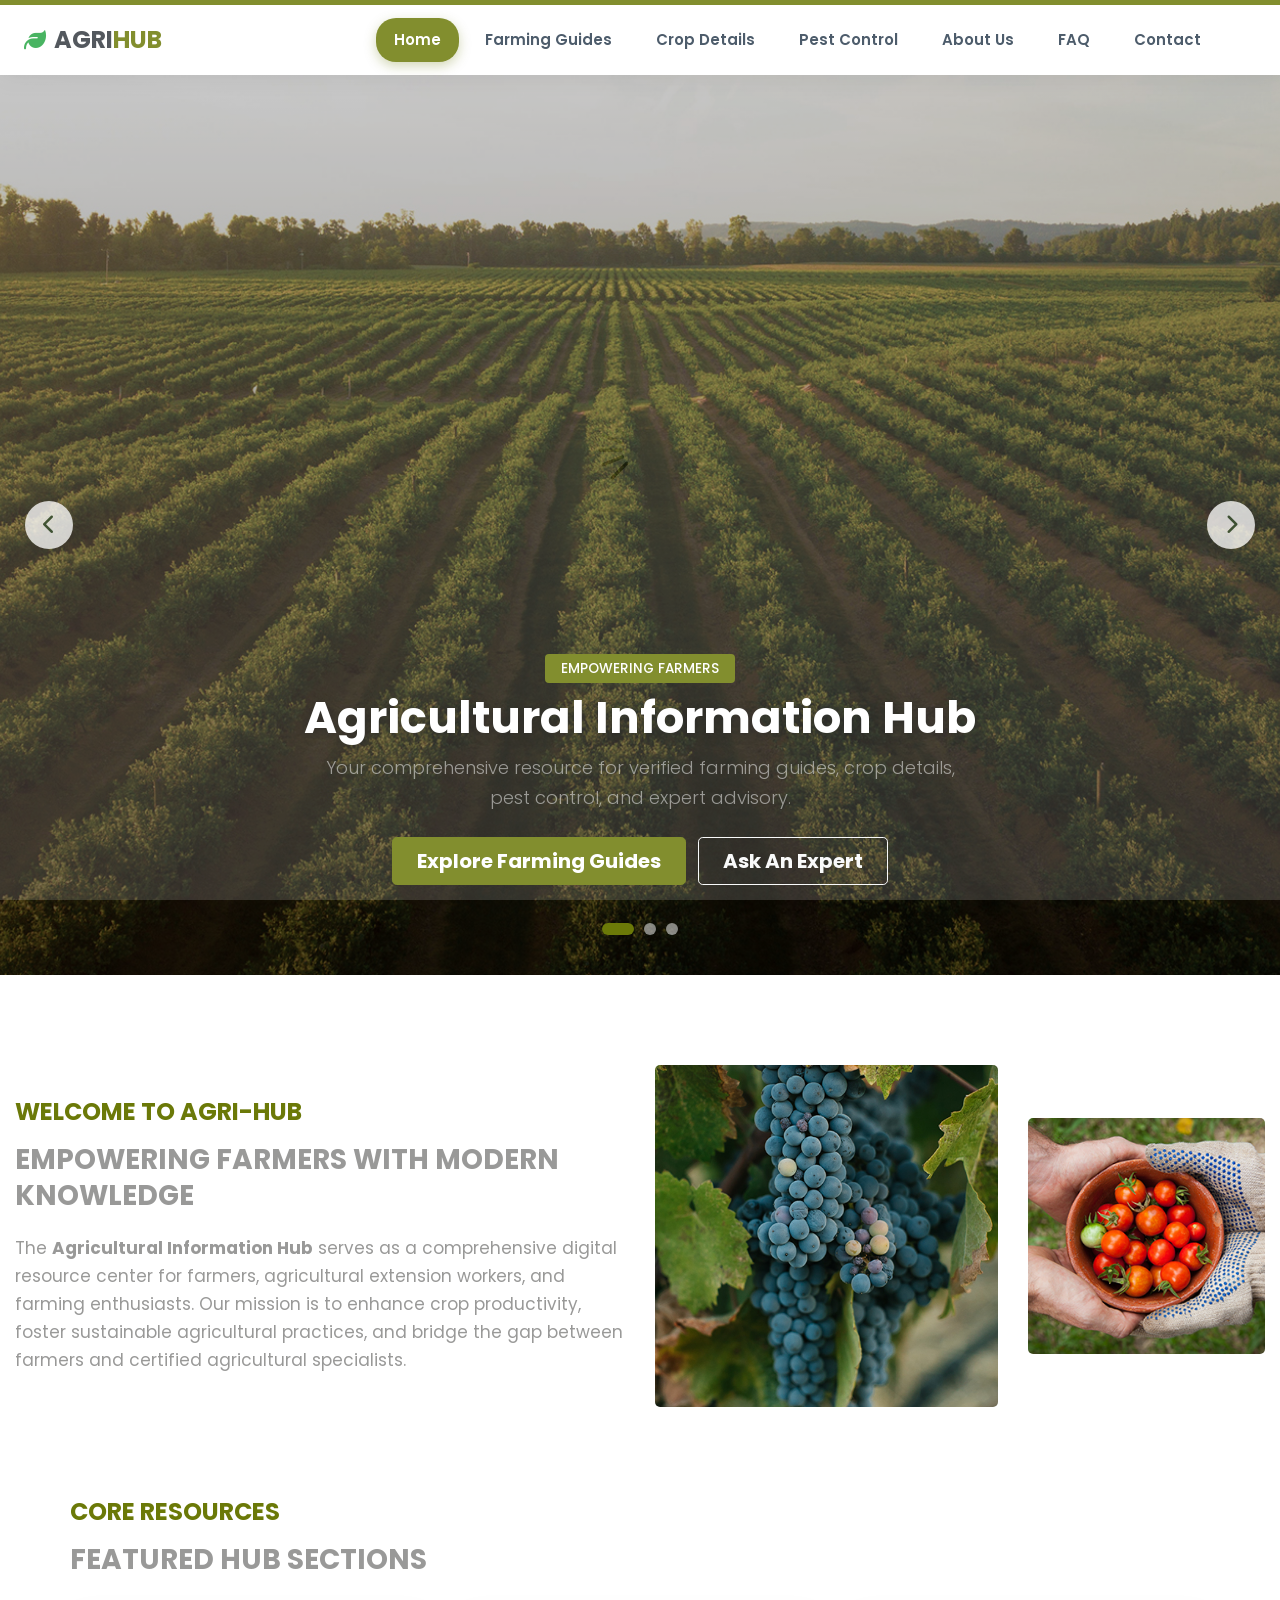
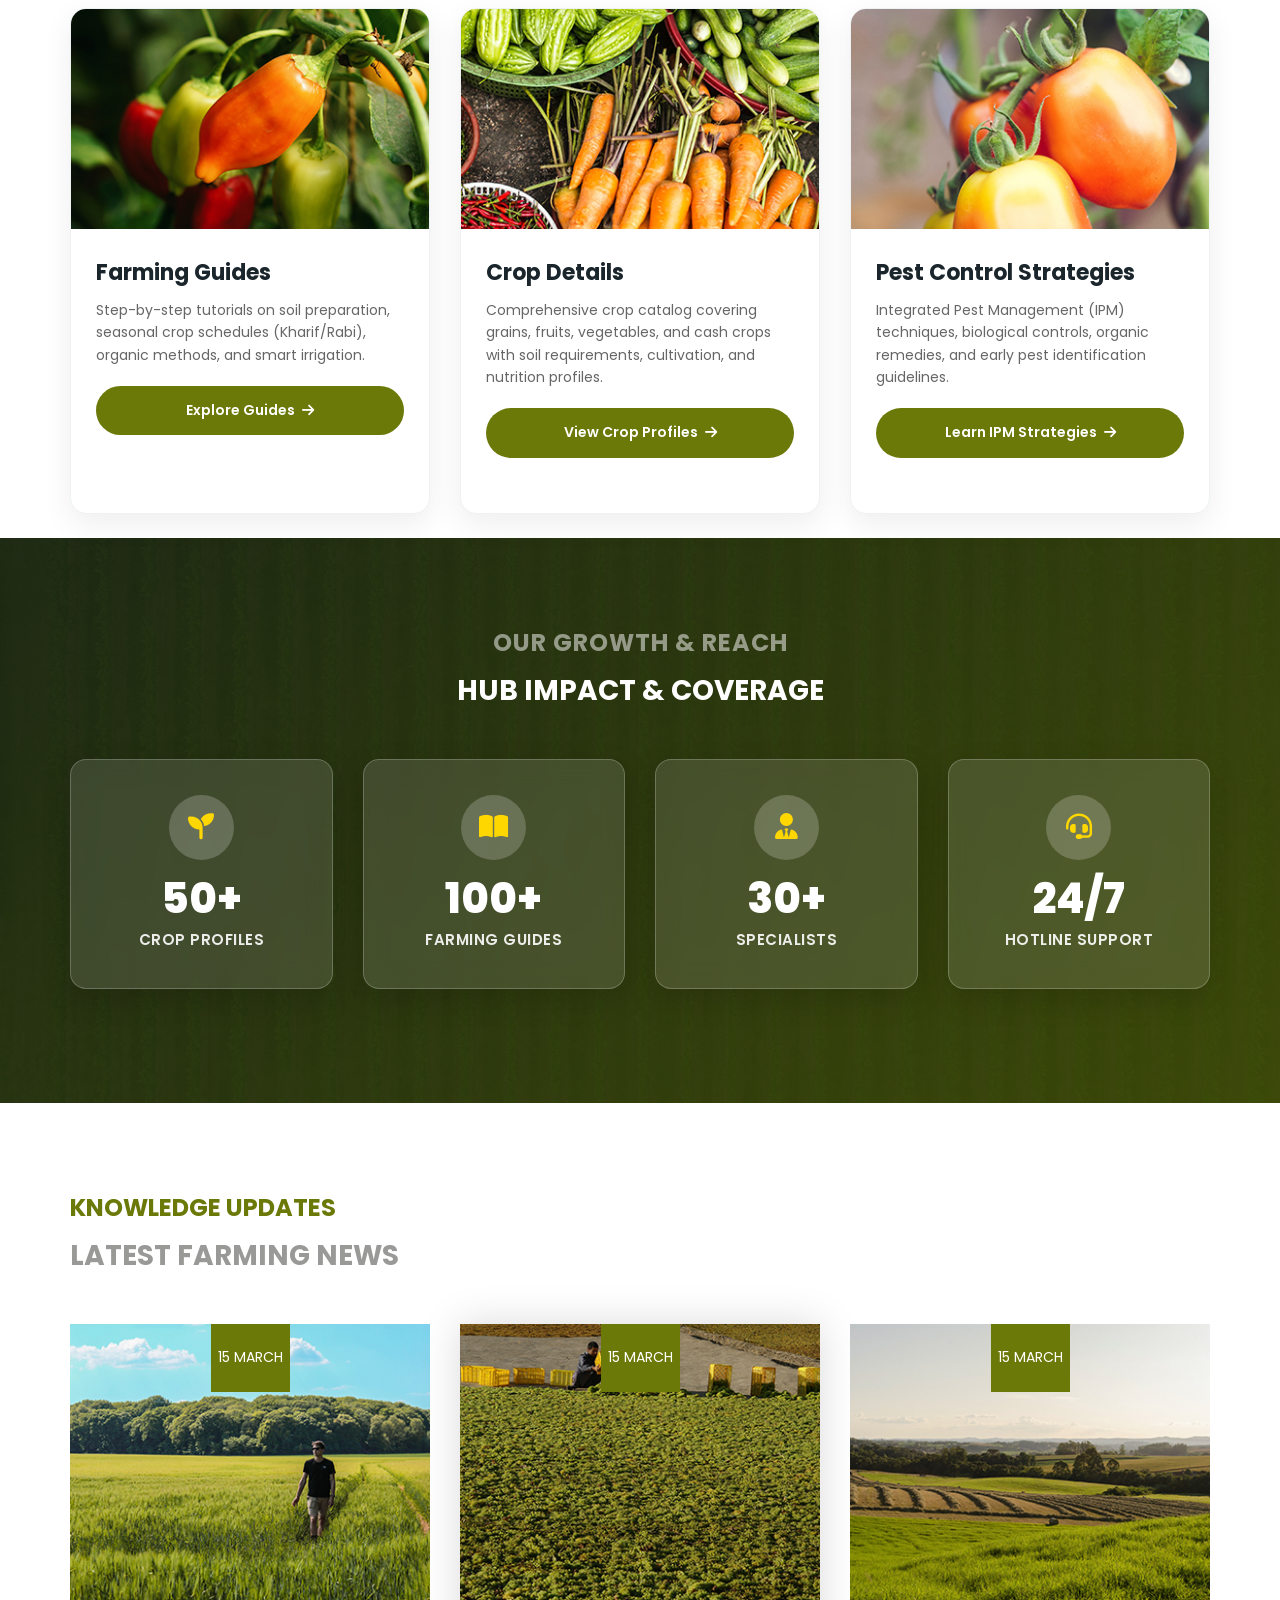
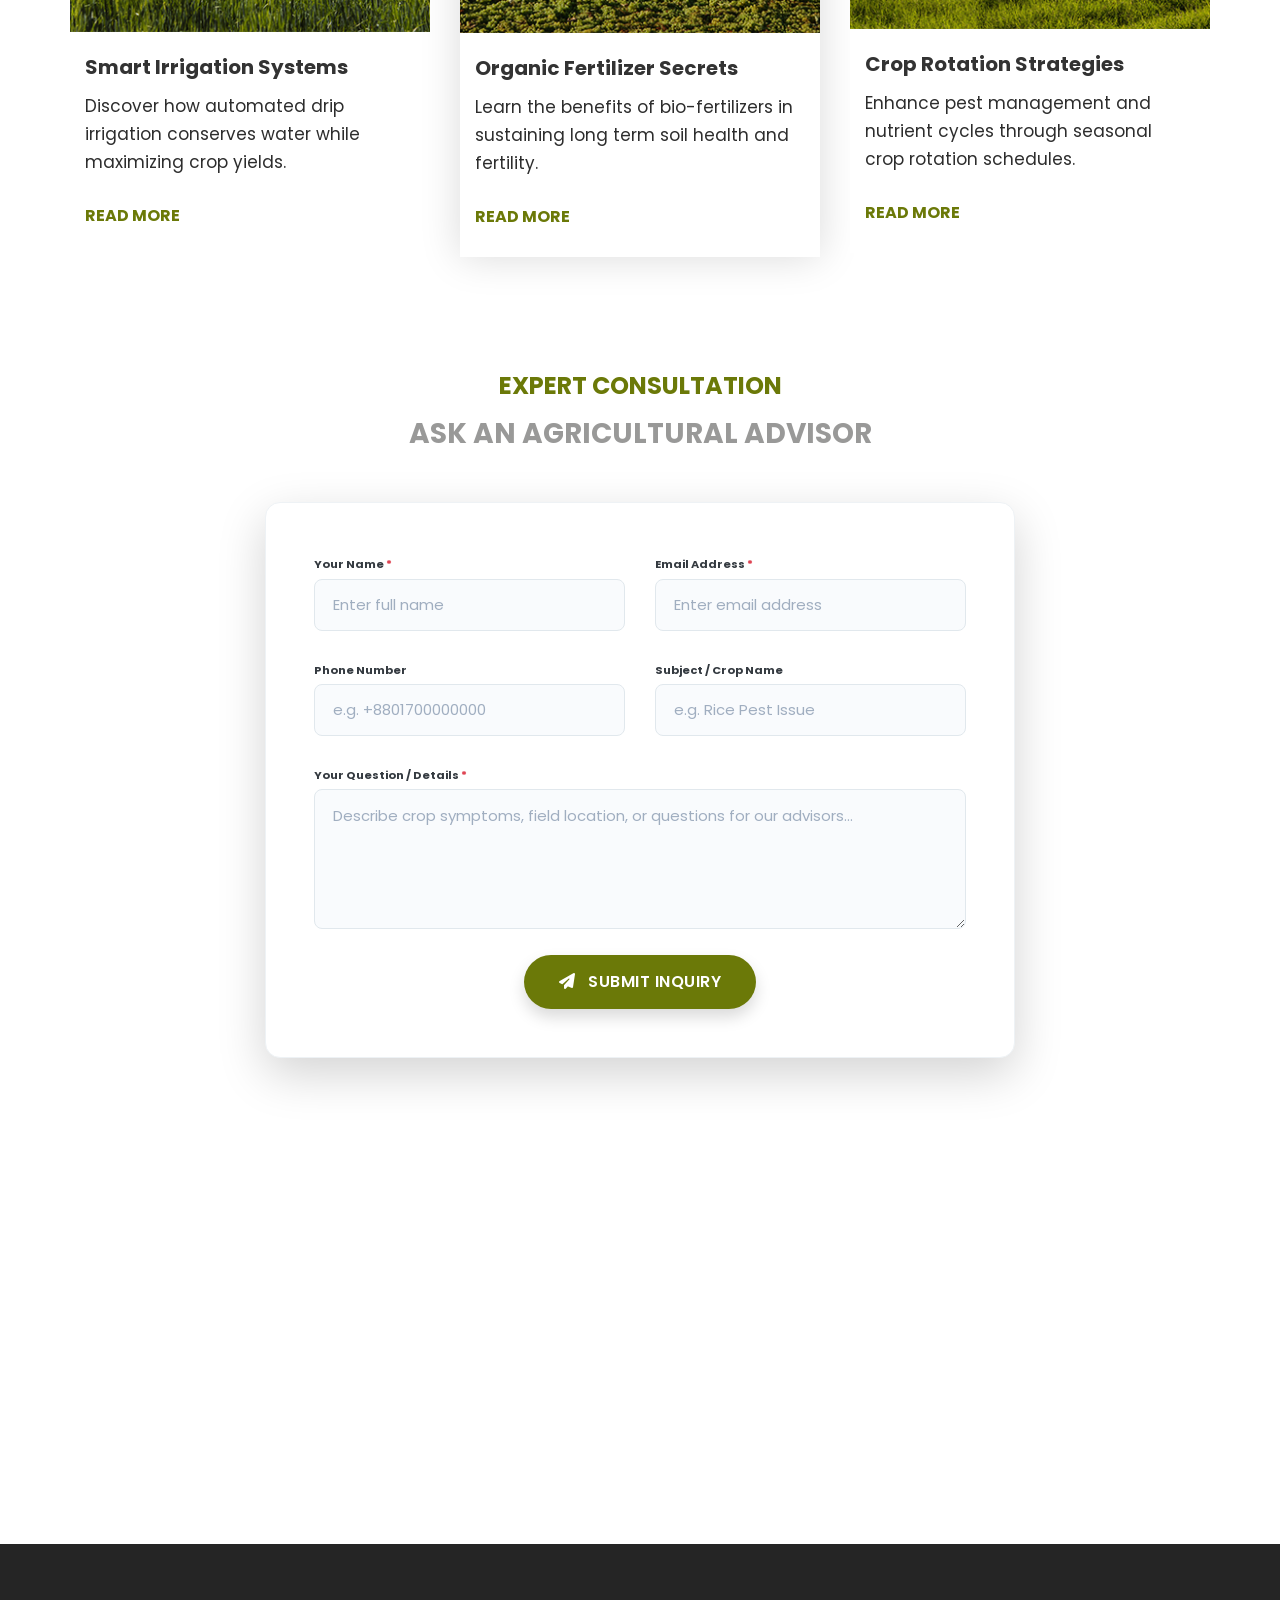
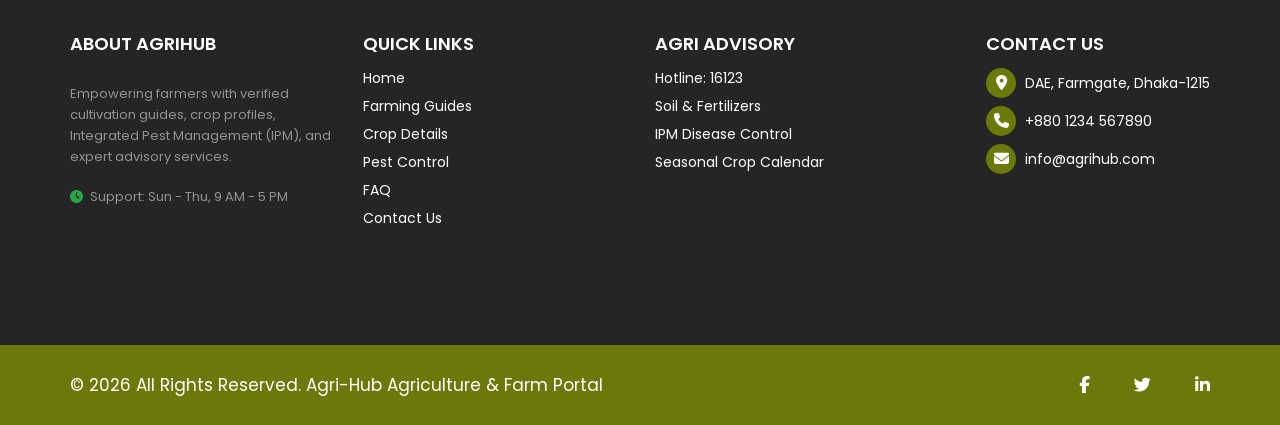
==== index.html @ 5b48caaa "init" ====
<!DOCTYPE html>
<html lang="en">
<head>
   <meta charset="utf-8">
   <meta http-equiv="X-UA-Compatible" content="IE=edge">
   <meta name="viewport" content="width=device-width, initial-scale=1">
   <title>Agricultural Information Hub - Home</title>

   <link rel="stylesheet" href="css/bootstrap.min.css">
   <link rel="stylesheet" href="css/style.css">
   <link rel="stylesheet" href="css/responsive.css">
   <link rel="icon" href="images/fevicon.png" type="image/gif" />
   <link rel="stylesheet" href="css/owl.carousel.min.css">
   <link rel="stylesheet" href="https://cdnjs.cloudflare.com/ajax/libs/font-awesome/6.7.2/css/all.min.css">
   <link rel="stylesheet" href="css/bootstrap-datepicker.min.css">
</head>
<body class="main-layout">

   <!-- loader -->
   <div class="loader_bg">
      <div class="loader"><img src="images/loading.gif" alt="#"/></div>
   </div>

   <!-- header section -->
   <header class="header-area">
      <div class="container-fluid px-lg-4">
         <div class="row align-items-center">
            <div class="col-lg-3 col-md-3 col-6">
               <div class="logo">
                  <a href="index.html" class="d-flex align-items-center font-weight-bold text-decoration-none">
                     <i class="fa fa-leaf text-success mr-2" style="font-size: 22px;"></i>
                     <span class="text-dark h4 font-weight-bold mb-0">Agri<span style="color: #6b7908;">Hub</span></span>
                  </a>
               </div>
            </div>
            <div class="col-lg-9 col-md-9 col-6">
               <div class="navbar-area">
                  <nav class="site-navbar">
                     <ul class="nav-menu">
                        <li><a class="active" href="index.html">Home</a></li>
                        <li><a href="farming-guides.html">Farming Guides</a></li>
                        <li><a href="crop-details.html">Crop Details</a></li>
                        <li><a href="pest-control.html">Pest Control</a></li>
                        <li><a href="about.html">About Us</a></li>
                        <li><a href="faq.html">FAQ</a></li>
                        <li><a href="contact.html">Contact</a></li>
                     </ul>
                  </nav>
               </div>
            </div>
         </div>
      </div>
   </header>

   <div class="full_bg">
      <div class="slider_main">
         <div id="banner1" class="carousel slide carousel-fade" data-ride="carousel" data-interval="5000">
            <ol class="carousel-indicators">
               <li data-target="#banner1" data-slide-to="0" class="active"></li>
               <li data-target="#banner1" data-slide-to="1"></li>
               <li data-target="#banner1" data-slide-to="2"></li>
            </ol>
            <div class="carousel-inner">
               <div class="carousel-item active">
                  <div class="carousel-img-wrap">
                     <img src="images/banner.jpg" alt="Agricultural Information Hub" class="d-block img-fluid">
                     <div class="carousel-overlay"></div>
                  </div>
                  <div class="carousel-caption d-none d-md-block">
                     <div class="slider-content">
                        <span class="badge badge-success px-3 py-2 text-uppercase mb-2" style="background-color: #6b7908; font-size: 0.85rem;">Empowering Farmers</span>
                        <h2 class="display-4 font-weight-bold text-white mb-2">Agricultural Information Hub</h2>
                        <p class="lead text-white-50 mx-auto mb-4" style="max-width: 650px;">Your comprehensive resource for verified farming guides, crop details, pest control, and expert advisory.</p>
                        <div class="banner-buttons">
                           <a href="farming-guides.html" class="btn btn-success btn-lg px-4 py-2 mr-2 font-weight-bold" style="background-color: #6b7908; border-color: #6b7908;">Explore Farming Guides</a>
                           <a href="contact.html" class="btn btn-outline-light btn-lg px-4 py-2 font-weight-bold">Ask An Expert</a>
                        </div>
                     </div>
                  </div>
               </div>
               <div class="carousel-item">
                  <div class="carousel-img-wrap">
                     <img src="images/chose.jpg" alt="Farming Guides & Practices" class="d-block img-fluid">
                     <div class="carousel-overlay"></div>
                  </div>
                  <div class="carousel-caption d-none d-md-block">
                     <div class="slider-content">
                        <span class="badge badge-warning px-3 py-2 text-uppercase mb-2" style="font-size: 0.85rem;">Modern Methodology</span>
                        <h2 class="display-4 font-weight-bold text-white mb-2">Farming Guides & Tutorials</h2>
                        <p class="lead text-white-50 mx-auto mb-4" style="max-width: 650px;">Master soil preparation, organic bio-fertilizers, paddy rice cultivation, and smart micro-drip irrigation.</p>
                        <div class="banner-buttons">
                           <a href="farming-guides.html" class="btn btn-warning text-dark btn-lg px-4 py-2 mr-2 font-weight-bold">View Guides</a>
                           <a href="crop-details.html" class="btn btn-outline-light btn-lg px-4 py-2 font-weight-bold">Crop Profiles</a>
                        </div>
                     </div>
                  </div>
               </div>
               <div class="carousel-item">
                  <div class="carousel-img-wrap">
                     <img src="images/news2.jpg" alt="Integrated Pest Management" class="d-block img-fluid">
                     <div class="carousel-overlay"></div>
                  </div>
                  <div class="carousel-caption d-none d-md-block">
                     <div class="slider-content">
                        <span class="badge badge-info px-3 py-2 text-uppercase mb-2" style="font-size: 0.85rem;">Plant Health & Protection</span>
                        <h2 class="display-4 font-weight-bold text-white mb-2">Integrated Pest Control Strategies</h2>
                        <p class="lead text-white-50 mx-auto mb-4" style="max-width: 650px;">Identify common crop pests, prevent infestations early, and implement biological & organic control remedies.</p>
                        <div class="banner-buttons">
                           <a href="pest-control.html" class="btn btn-info btn-lg px-4 py-2 mr-2 font-weight-bold">Pest Control Guide</a>
                           <a href="contact.html" class="btn btn-outline-light btn-lg px-4 py-2 font-weight-bold">Consult Specialist</a>
                        </div>
                     </div>
                  </div>
               </div>
            </div>
            <a class="carousel-control-prev" href="#banner1" role="button" data-slide="prev">
               <i class="fa fa-chevron-left"></i>
            </a>
            <a class="carousel-control-next" href="#banner1" role="button" data-slide="next">
               <i class="fa fa-chevron-right"></i>
            </a>
         </div>
      </div>
   </div>

   <!-- about section -->
   <div class="about">
      <div class="container-fluid">
         <div class="row d_flex">
            <div class="col-lg-6 col-md-12">
               <div class="titlepage text_align_left">
                  <span>Welcome to Agri-Hub</span>
                  <h2>EMPOWERING FARMERS WITH MODERN KNOWLEDGE</h2>
                  <p>The <strong>Agricultural Information Hub</strong> serves as a comprehensive digital resource center for farmers, agricultural extension workers, and farming enthusiasts. Our mission is to enhance crop productivity, foster sustainable agricultural practices, and bridge the gap between farmers and certified agricultural specialists.</p>
               </div>
            </div>
            <div class="col-lg-6 col-md-12">
               <div class="row d_flex">
                  <div class="col-md-7">
                     <div class="about_img">
                        <figure><img src="images/about_img.jpg" alt="Farming Knowledge"/></figure>
                     </div>
                  </div>
                  <div class="col-md-5">
                     <div class="about_img">
                        <figure><img src="images/about_img1.jpg" alt="Crop Science"/></figure>
                     </div>
                  </div>
               </div>
            </div>
         </div>
      </div>
   </div>

   <!-- services section -->
   <div class="services">
      <div class="container">
         <div class="row">
            <div class="col-md-12">
               <div class="titlepage text_align_left">
                  <span>Core Resources</span>
                  <h2>FEATURED HUB SECTIONS</h2>
               </div>
            </div>
         </div>
         <!-- Core Resources Dynamic AJAX Container -->
         <div id="resources-container" class="row"></div>
      </div>
   </div>

   <!-- impact section -->
   <div class="choose">
      <div class="container">
         <div class="row">
            <div class="col-md-12">
               <div class="titlepage text_align_center">
                  <span class="text-white-50 text-uppercase font-weight-bold" style="letter-spacing: 1px;">Our Growth & Reach</span>
                  <h2>HUB IMPACT & COVERAGE</h2>
               </div>
            </div>
         </div>
         <!-- Hub Impact Dynamic AJAX Container -->
         <div id="impact-container" class="row"></div>
      </div>
   </div>

   <!-- news section -->
   <div class="news">
      <div class="container">
         <div class="row">
            <div class="col-md-12">
               <div class="titlepage text_align_left">
                  <span>Knowledge Updates</span>
                  <h2>LATEST FARMING NEWS</h2>
               </div>
            </div>
         </div>
         <!-- Latest News Dynamic AJAX Container -->
         <div id="news-container" class="row"></div>
      </div>
   </div>

   <!-- contact section -->
   <div class="contact">
      <div class="container">
         <div class="row">
            <div class="col-md-12">
               <div class="titlepage text_align_center">
                  <span>Expert Consultation</span>
                  <h2>ASK AN AGRICULTURAL ADVISOR</h2>
               </div>
            </div>
            <div class="col-lg-8 offset-lg-2 col-md-10 offset-md-1">
               <div class="contact_box shadow-lg rounded-lg bg-white p-4 p-md-5">
                  <form id="request" class="main_form" action="#" method="POST">
                     <div class="row">
                        <div class="col-md-6 mb-3">
                           <label class="font-weight-bold text-dark small mb-1">Your Name <span class="text-danger">*</span></label>
                           <input class="form_control" placeholder="Enter full name" type="text" name="name" required> 
                        </div>
                        <div class="col-md-6 mb-3">
                           <label class="font-weight-bold text-dark small mb-1">Email Address <span class="text-danger">*</span></label>
                           <input class="form_control" placeholder="Enter email address" type="email" name="email" required>                          
                        </div>
                        <div class="col-md-6 mb-3">
                           <label class="font-weight-bold text-dark small mb-1">Phone Number</label>
                           <input class="form_control" placeholder="e.g. +8801700000000" type="text" name="phone">                          
                        </div>
                        <div class="col-md-6 mb-3">
                           <label class="font-weight-bold text-dark small mb-1">Subject / Crop Name</label>
                           <input class="form_control" placeholder="e.g. Rice Pest Issue" type="text" name="subject">                          
                        </div>
                        <div class="col-md-12 mb-3">
                           <label class="font-weight-bold text-dark small mb-1">Your Question / Details <span class="text-danger">*</span></label>
                           <textarea class="textarea form-control" rows="5" placeholder="Describe crop symptoms, field location, or questions for our advisors..." name="message" required></textarea> 
                        </div>
                        
                        <div class="col-md-12 text-center">
                           <button class="send_btn shadow" type="submit"><i class="fa fa-paper-plane mr-2"></i> Submit Inquiry</button>
                        </div>
                     </div>
                  </form>
               </div>
            </div>
         </div>
      </div>
      <div class="map-responsive mt-5">
         <iframe src="https://www.google.com/maps/embed/v1/place?key=AIzaSyA0s1a7phLN0iaD6-UE7m4qP-z21pH0eSc&amp;q=Dhaka+Bangladesh" width="600" height="430" frameborder="0" style="border:0; width: 100%;" allowfullscreen=""></iframe>
      </div>
   </div>

   <!-- footer -->
   <footer>
      <div class="footer">
         <div class="container">
            <div class="row">
               <div class="col-lg-3 col-md-6 mb-4">
                  <div class="hedingh3 text_align_left">
                     <h3>About AgriHub</h3>
                     <p class="text-white-50 small mt-3" style="line-height: 1.6;">Empowering farmers with verified cultivation guides, crop profiles, Integrated Pest Management (IPM), and expert advisory services.</p>
                     <p class="text-white-50 small mb-0"><i class="fa fa-clock mr-1 text-success"></i> Support: Sun - Thu, 9 AM - 5 PM</p>
                  </div>
               </div>
               <div class="col-lg-3 col-md-6 mb-4">
                  <div class="hedingh3 text_align_left">
                     <h3>Quick Links</h3>
                     <ul class="menu_footer">
                        <li><a href="index.html">Home</a></li>
                        <li><a href="farming-guides.html">Farming Guides</a></li>
                        <li><a href="crop-details.html">Crop Details</a></li>
                        <li><a href="pest-control.html">Pest Control</a></li>
                        <li><a href="faq.html">FAQ</a></li>
                        <li><a href="contact.html">Contact Us</a></li>
                     </ul>
                  </div>
               </div>
               <div class="col-lg-3 col-md-6 mb-4">
                  <div class="hedingh3 text_align_left">
                     <h3>Agri Advisory</h3>
                     <ul class="menu_footer">
                        <li><a href="contact.html">Hotline: 16123</a></li>
                        <li><a href="farming-guides.html">Soil & Fertilizers</a></li>
                        <li><a href="pest-control.html">IPM Disease Control</a></li>
                        <li><a href="crop-details.html">Seasonal Crop Calendar</a></li>
                     </ul>
                  </div>
               </div>
               <div class="col-lg-3 col-md-6 mb-4">
                  <div class="hedingh3 flot_right text_align_left">
                     <h3>Contact Us</h3>
                     <ul class="top_infomation">
                        <li><i class="fa fa-map-marker-alt" aria-hidden="true"></i> DAE, Farmgate, Dhaka-1215</li>
                        <li><i class="fa fa-phone" aria-hidden="true"></i> +880 1234 567890</li>
                        <li><i class="fa fa-envelope" aria-hidden="true"></i> <a href="mailto:info@agrihub.com">info@agrihub.com</a></li>
                     </ul>
                  </div>
               </div>
            </div>
         </div>
           
         <div class="copyright">
            <div class="container">
               <div class="row d_flex">
                  <div class="col-md-8">
                     <p>© 2026 All Rights Reserved. Agri-Hub Agriculture & Farm Portal</p>
                  </div>
                  <div class="col-md-4">
                     <ul class="social_icon">
                        <li><a href="javascript:void(0)"><i class="fa-brands fa-facebook-f" aria-hidden="true"></i></a></li>
                        <li><a href="javascript:void(0)"><i class="fa-brands fa-twitter" aria-hidden="true"></i></a></li>
                        <li><a href="javascript:void(0)"><i class="fa-brands fa-linkedin-in" aria-hidden="true"></i></a></li>
                     </ul>
                  </div>
               </div>
            </div>
         </div>
      </div>
   </footer>

   <!-- Javascript files-->
   <script src="js/jquery.min.js"></script>
   <script src="js/bootstrap.bundle.min.js"></script>
   <script src="js/jquery-3.0.0.min.js"></script>
   <script src="js/owl.carousel.min.js"></script>
   <script src="js/bootstrap-datepicker.min.js"></script>
   <script src="js/custom.js"></script>
   <script src="js/app.js"></script>
</body>
</html>
---- css/style.css ----
/*--------------------------------------------------------------------- 
File Name: style.css 
---------------------------------------------------------------------*/


/*--------------------------------------------------------------------- 
import Fonts -
--------------------------------------------------------------------*/

@import url('https://fonts.googleapis.com/css?family=Poppins:100,100i,200,200i,300,300i,400,400i,500,500i,600,600i,700,700i,800,800i,900,900i');
@import url('https://fonts.googleapis.com/css?family=Roboto:300,400,500,700,900&display=swap');
@import url('https://fonts.googleapis.com/css?family=Raleway:400,500,600,700,800,900&display=swap');

/*****---------------------------------------- 1) 
 2) font-family: 'Poppins', sans-serif;
 ----------------------------------------*****/


/*--------------------------------------------------------------------- 
import Files 
---------------------------------------------------------------------*/

@import url(normalize.css);
@import url(icomoon.css);
@import url(font-awesome.min.css);
@import url(nice-select.css);

/*--------------------------------------------------------------------- 
basic 
---------------------------------------------------------------------*/

* {
    box-sizing: border-box !important;
}

.container {
    max-width: 1170px;
}

html {
    scroll-behavior: smooth;
    overflow-x: hidden;
}

body {
    color: #666666;
    font-size: 14px;
    font-family: 'Poppins', sans-serif;
    line-height: 1.80857;
    font-weight: normal;
    overflow-x: hidden;
}

a {
    color: #1f1f1f;
    text-decoration: none !important;
    outline: none !important;
    -webkit-transition: all .3s ease-in-out;
    -moz-transition: all .3s ease-in-out;
    -ms-transition: all .3s ease-in-out;
    -o-transition: all .3s ease-in-out;
    transition: all .3s ease-in-out;
}

h1,
h2,
h3,
h4,
h5,
h6 {
    letter-spacing: 0;
    font-weight: normal;
    position: relative;
    padding: 0;
    font-weight: normal;
    line-height: normal;
    color: #111111;
    margin: 0
}

h1 {
    font-size: 24px;
}

h2 {
    font-size: 22px;
}

h3 {
    font-size: 18px;
}

h4 {
    font-size: 16px
}

h5 {
    font-size: 14px
}

h6 {
    font-size: 13px
}

*,
*::after,
*::before {
    -webkit-box-sizing: border-box;
    -moz-box-sizing: border-box;
    box-sizing: border-box;
}

h1 a,
h2 a,
h3 a,
h4 a,
h5 a,
h6 a {
    color: #212121;
    text-decoration: none!important;
    opacity: 1
}

button:focus {
    outline: none;
}

ul,
li,
ol {
    margin: 0px;
    padding: 0px;
    list-style: none;
}

p {
    margin: 0px;
    font-weight: normal;
    font-size: 17px;
    line-height: 28px;
    color: #2d2d2d;
}

a {
    color: #222222;
    text-decoration: none;
    outline: none !important;
}

a,
.btn {
    text-decoration: none !important;
    outline: none !important;
    -webkit-transition: all .3s ease-in-out;
    -moz-transition: all .3s ease-in-out;
    -ms-transition: all .3s ease-in-out;
    -o-transition: all .3s ease-in-out;
    transition: all .3s ease-in-out;
}

img {
    max-width: 100%;
    height: auto;
}

 :focus {
    outline: 0;
}

.btn-custom {
    margin-top: 20px;
    background-color: transparent !important;
    border: 2px solid #ddd;
    padding: 12px 40px;
    font-size: 16px;
}

.lead {
    font-size: 18px;
    line-height: 30px;
    color: #767676;
    margin: 0;
    padding: 0;
}

.form-control:focus {
    border-color: #ffffff !important;
    box-shadow: 0 0 0 .2rem rgba(255, 255, 255, .25);
}

.navbar-form input {
    border: none !important;
}

.badge {
    font-weight: 500;
}

blockquote {
    margin: 20px 0 20px;
    padding: 30px;
}

button {
    border: 0;
    margin: 0;
    padding: 0;
    cursor: pointer;
}

.full {
    float: left;
    width: 100%;
}

.full {
    width: 100%;
    float: left;
    margin: 0;
    padding: 0;
}

.titlepage {
    padding-bottom: 50px;
}
.titlepage span  {
    font-size: 24px;
    color: #6b7908;
    line-height: 30px;
    font-weight: bold;
    padding-bottom: 15px;
    display:block;
    text-transform: uppercase;
}
.titlepage h2 {
    font-size: 28px;
    color: #999998;
    line-height: 36px;
    font-weight: bold;
    display: block;
    text-transform: uppercase;
}

.titlepage p {
    padding-top: 0px;
}

.d_flex {
    display: flex;
    align-items: center;
    flex-wrap: wrap;
}

.read_more {
    font-size: 16px;
    background: #323232;
    max-width: 203px;
    width: 100%;
    transition: ease-in all 0.5s;
    color: #fff;
    display: block;
    height: 80px;
    line-height: 80px;
    text-align: center;
    border-radius: 5px;
    text-transform: uppercase;
    font-weight: bold;
}

.read_more:hover {
    background: #6b7908;
    color: #fff;
}

.text_align_left {
    text-align: left;
}

.text_align_right {
    text-align: right;
}

.text_align_center {
    text-align: center;
}

.img_responsive {
    max-width: 100%;
}


/**-- heading section --**/


/*---------------------------- preloader area ----------------------------*/

.loader_bg {
    position: fixed;
    z-index: 9999999;
    background: #fff;
    width: 100%;
    height: 100%;
}

.loader {
    height: 100%;
    width: 100%;
    position: absolute;
    left: 0;
    top: 0;
    display: flex;
    justify-content: center;
    align-items: center;
}

.loader img {
    width: 280px;
}


/*-- header --*/

/*-- header --*/

.header-area {
    border-top: #6b7908 solid 5px;
    width: 100%;
    position: sticky;
    top: 0;
    z-index: 99999;
    min-height: 75px;
    background: rgba(255, 255, 255, 0.96);
    backdrop-filter: blur(10px);
    box-shadow: 0 4px 20px rgba(0, 0, 0, 0.08);
    display: flex;
    align-items: center;
}

.logo a {
    color: #1c1c1b;
    font-size: 24px;
    font-weight: 700;
    text-transform: uppercase;
    text-decoration: none;
}
.logo a span {
    color: #6b7908;  
}

.navbar-area {
    text-align: center;
    display: flex;
    justify-content: center;
}

.site-navbar {
    display: flex;
    justify-content: space-between;
    align-items: center;
}

.site-navbar ul.nav-menu {
    margin: 0;
    padding: 0;
    list-style: none;
    display: flex;
    align-items: center;
    gap: 8px;
}

.site-navbar ul.nav-menu li {
    padding-right: 0;
}

.site-navbar ul.nav-menu li a {
    color: #2c3e50;
    font-size: 15px;
    font-weight: 600;
    padding: 8px 18px;
    border-radius: 20px;
    transition: all 0.3s ease;
    text-decoration: none;
    display: block;
}

.site-navbar ul.nav-menu li a:hover {
    color: #6b7908;
    background: rgba(107, 121, 8, 0.1);
}

.site-navbar ul.nav-menu li a.active {
    color: #ffffff !important;
    background-color: #6b7908 !important;
    box-shadow: 0 4px 12px rgba(107, 121, 8, 0.35);
}

.btn-admin-portal {
    background-color: transparent;
    color: #6b7908;
    border: 2px solid #6b7908;
    padding: 6px 18px;
    border-radius: 20px;
    font-weight: 700;
    font-size: 14px;
    transition: all 0.3s ease;
    text-decoration: none;
    display: inline-block;
}

.btn-admin-portal:hover {
    background-color: #6b7908;
    color: #ffffff !important;
    box-shadow: 0 4px 12px rgba(107, 121, 8, 0.35);
    text-decoration: none;
}

/* navbar regular css end */


/* nav-toggler css start */

.nav-toggler {
    border: 3px solid #363636;
    padding: 5px;
    background-color: transparent;
    cursor: pointer;
    height: 39px;
    display: none;
    z-index: 99999;
}

.nav-toggler span,
.nav-toggler span:before,
.nav-toggler span:after {
    width: 28px;
    height: 3px;
    background-color: #363636;
    display: block;
    transition: .3s;
}

.nav-toggler span:before {
    content: '';
    transform: translateY(-9px);
}

.nav-toggler span:after {
    content: '';
    transform: translateY(6px);
}

.nav-toggler.toggler-open span {
    background-color: transparent;
}

.nav-toggler.toggler-open span:before {
    transform: translateY(0px) rotate(45deg);
}

.nav-toggler.toggler-open span:after {
    transform: translateY(-3px) rotate(-45deg);
}


/* nav-toggler css start */


/* intro-area css start */

.intro-area {
    height: calc(100vh - 61px);
    display: flex;
    align-items: center;
    text-align: center;
    color: #fff;
}



ul.email li {
     display: inline-block;
     padding-right: 30px;
}
ul.email li:last-child {padding-right: 0;}
ul.email li a {
     color: #6b7908;
     font-size: 17px;
     text-transform: uppercase;
}

ul.email li i {
     color: #1a1b1b;
     font-size: 19px;
     ;
     padding-left: 10px;
}

/** end header **/


/** banner section **/


.relative {
     left: 5%;
     right: 5%;
     text-align: left;
}

.carousel-item {
     height: 100%;
     width: 100%;
}
.carousel-img-wrap {
     position: relative;
     width: 100%;
     height: 100vh;
     overflow: hidden;
}
.carousel-img-wrap img {
     width: 100%; 
     height: 100vh;
     object-fit: cover;
}
.carousel-overlay {
     position: absolute;
     top: 0;
     left: 0;
     width: 100%;
     height: 100%;
     background: linear-gradient(180deg, rgba(0,0,0,0.25) 0%, rgba(0,0,0,0.65) 100%);
}
.carousel-caption {
     bottom: 90px;
     z-index: 100;
     padding-bottom: 0;
}
.carousel-caption h2 {
     font-size: 2.8rem;
     text-shadow: 0 2px 10px rgba(0,0,0,0.6);
}
.slider_main .carousel-indicators {
     display: flex;
     bottom: 40px;
     z-index: 99;
}
.slider_main .carousel-indicators li {
     width: 12px;
     height: 12px;
     border-radius: 50%;
     background-color: rgba(255, 255, 255, 0.5);
     margin: 0 5px;
     border: none;
     transition: all 0.3s ease;
}
.slider_main .carousel-indicators li.active {
     width: 32px;
     border-radius: 6px;
     background-color: #6b7908;
}

#banner1 .carousel-control-prev,
#banner1 .carousel-control-next {
     width: 48px;
     height: 48px;
     background-color: rgba(255, 255, 255, 0.85);
     color: #1a330e;
     font-size: 20px;
     opacity: 0.9;
     top: 50%;
     transform: translateY(-50%);
     z-index: 999;
     border-radius: 50%;
     display: flex;
     align-items: center;
     justify-content: center;
     box-shadow: 0 4px 15px rgba(0,0,0,0.25);
     transition: all 0.3s ease-in-out;
}

#banner1 .carousel-control-prev {
     left: 25px;
}

#banner1 .carousel-control-next {
     right: 25px;
}

#banner1 .carousel-control-next:focus,
#banner1 .carousel-control-next:hover,
#banner1 .carousel-control-prev:focus,
#banner1 .carousel-control-prev:hover {
     background-color: #6b7908;
     color: #ffffff;
     opacity: 1;
     transform: translateY(-50%) scale(1.1);
     box-shadow: 0 6px 20px rgba(107, 121, 8, 0.5);
}



/** end banner section **/

/** about section **/

.about {
    background: #fff;
    padding-top: 90px;
}


.about_img figure {
    margin: 0;
}


.about_img figure img {
    transition: ease-in all 0.5s; 
    border-radius: 5px;
}

.about .titlepage {
    padding-bottom: 0;
    max-width: 610px;
    width: 100%;
    float: right;
}

.about .titlepage p {
    padding-top: 20px;
    color: #999998;
}

.about .read_more {
    margin-top: 35px;
}

.about_img figure img:hover {
    box-shadow: 0 0 16px 3px #635d5d38;
    transition: ease-in all 0.5s;
}


/** end about section **/


/** services section **/

.services {
    background: #fff;
    padding-top: 90px;
}

.services .titlepage {
    padding-bottom: 30px;
}

.services_box_main {
    background: #ffffff;
    border-radius: 16px;
    overflow: hidden;
    box-shadow: 0 10px 30px rgba(0, 0, 0, 0.07);
    border: 1px solid #eef2f5;
    transition: all 0.4s ease-in-out;
    margin-bottom: 30px;
    height: 100%;
    display: flex;
    flex-direction: column;
}

.services_box_main:hover {
    transform: translateY(-8px);
    box-shadow: 0 20px 40px rgba(107, 121, 8, 0.18);
    border-color: #6b7908;
}

.services_box {
    margin-top: 0;
    box-shadow: none;
    background: #fff;
    margin-bottom: 0;
    border-radius: 0;
}

.services_box figure {
    margin: 0;
    overflow: hidden;
    position: relative;
    height: 220px;
}

.services_box figure img {
    border-radius: 0;
    width: 100%;
    height: 100%;
    object-fit: cover;
    transition: transform 0.5s ease;
}

.services_box_main:hover .services_box figure img {
    transform: scale(1.08);
}

.veget {
    padding: 30px 25px 20px 25px;
    border-radius: 0;
    margin-top: 0;
    position: relative;
    background: #fff;
    flex-grow: 1;
}

.services_box h3 {
    color: #1a252c;
    font-size: 22px;
    line-height: 28px;
    font-weight: 700;
    padding-bottom: 12px;
    text-transform: capitalize;
}

.services_box p {
    color: #666666;
    font-size: 14px;
    line-height: 1.6;
    margin-bottom: 0;
}

.services_box_main .read_more_btn {
    margin: 0 25px 25px 25px;
    display: inline-block;
    padding: 12px 24px;
    background: #6b7908;
    color: #ffffff;
    font-size: 14px;
    font-weight: 600;
    border-radius: 25px;
    text-align: center;
    transition: all 0.3s ease;
    text-decoration: none !important;
}

.services_box_main:hover .read_more_btn {
    background: #323232;
    color: #ffffff;
    box-shadow: 0 5px 15px rgba(0,0,0,0.2);
}

/** end services section **/



/** customers **/

.customers {
    background: #fff;
    padding-top: 90px;
    padding-bottom: 90px;
}
.customers .titlepage {padding-bottom: 15px;}
.clients_banner .relative {
    position: inherit;
    bottom: 0;
    padding: 0;
}
.custom { text-align: left;  }
.custom {
    box-shadow: 0 0 38px rgba(2, 3, 8, 0.15);
    margin: 36px 0;
    padding: 40px;
}
.custom i img {
    border-radius: 50%;
    border: #6b7908e3 solid 10px;
}
.clint {
    text-align: left;
    padding-left: 20px;
}
.clint h4 {
    color: #6b7908;
    font-size: 20px;
    line-height: 20px;
    font-weight: bold;
}

.clint span {
    display: block;
    line-height: 20px;
    font-size: 16px;
    color: #303030;
}

.custom p {
   
    line-height: 30px;
    padding: 30px 0px;
    
}

#myCarousel .carousel-indicators {
    display: none;
}

#myCarousel .carousel-control-prev,
#myCarousel .carousel-control-next {
    width: 76px;
    height: 76px;
    color: #000;
    font-size: 40px;
    opacity: 1;
    top: 49%;
    z-index: 999;
}

#myCarousel .carousel-control-prev {
    left: 4%;
}

#myCarousel .carousel-control-next {
    right: 4%;
}

#myCarousel .carousel-control-next:focus,
#myCarousel .carousel-control-next:hover,
#myCarousel .carousel-control-prev:focus,
#myCarousel .carousel-control-prev:hover {
    color: #000;
}


/** end customers **/

/** choose section **/


.choose {
    background: linear-gradient(135deg, rgba(20, 30, 20, 0.88) 0%, rgba(55, 68, 8, 0.90) 100%), url(../images/chose.jpg);
    background-repeat: no-repeat;
    background-position: center;
    background-size: cover;
    padding: 90px 0 70px 0;
}

.choose .titlepage h2 {
    color: #ffffff !important;
}

.impact_card {
    background: rgba(255, 255, 255, 0.12);
    backdrop-filter: blur(12px);
    -webkit-backdrop-filter: blur(12px);
    border: 1px solid rgba(255, 255, 255, 0.22);
    border-radius: 16px;
    padding: 35px 20px;
    transition: all 0.35s ease-in-out;
    margin-bottom: 20px;
    box-shadow: 0 10px 30px rgba(0, 0, 0, 0.15);
}

.impact_card:hover {
    transform: translateY(-8px);
    background: rgba(255, 255, 255, 0.22);
    border-color: rgba(255, 255, 255, 0.45);
    box-shadow: 0 20px 40px rgba(0, 0, 0, 0.25);
}

.impact_icon {
    width: 65px;
    height: 65px;
    background: rgba(255, 255, 255, 0.2);
    border-radius: 50%;
    display: flex;
    align-items: center;
    justify-content: center;
    margin: 0 auto 18px auto;
    font-size: 26px;
    color: #ffd700;
}

.impact_card h3 {
    font-size: 42px;
    font-weight: 800;
    color: #ffffff;
    margin-bottom: 6px;
    line-height: 1;
}

.impact_card span {
    color: rgba(255, 255, 255, 0.9);
    font-size: 15px;
    font-weight: 600;
    text-transform: uppercase;
    letter-spacing: 0.5px;
    display: block;
}

/** end choose section **/


/** news section **/

.news {
    background: #fff;
    padding-top: 90px;
}

.news .titlepage {padding-bottom: 20px;}


.latest {
    background: #fff;
    margin-top: 30px;
}
.box_desho {box-shadow: 0 0 38px rgba(2, 3, 8, 0.15);}

.latest figure {
    margin: 0;
}

.latest span {
    background: #6b7908;
    width: 79px;
    height: 68px;
    margin: 0 auto;
    z-index: 999999;
    line-height: 15px;
    color: #fff;
    top: 30px;
    position: absolute;
    left: 0;
    right: 0;
    text-transform: uppercase;
    text-align: left;
    display: flex;
    justify-content: center;
    align-items: center;
}

.nostrud {
    padding: 20px 15px 0px 15px;
}
.nostrud p {
    padding-top: 10px;
}

.nostrud h3 {
    color: #333333;
    font-size: 20px;
    line-height: 30px;
    font-weight: bold;
}



.nostrud .read_more {
    display: inline;
    background: transparent;
    color: #6b7908;
    text-align: left;
}

.nostrud .read_more:hover {
    color:#323232;
}


/** end news section **/


/** contact  **/

.contact {
    background: #fff;
    padding-top: 90px;
}

.map-responsive {margin-top: 90px;}
.contact_box {
    background: #ffffff;
    border-radius: 15px;
    box-shadow: 0 15px 35px rgba(0, 0, 0, 0.08);
    border: 1px solid #eef2f5;
}

.main_form .form_control {
    padding: 0 18px;
    margin-bottom: 10px;
    width: 100%;
    height: 52px;
    background: #f9fbfd;
    color: #333333;
    font-size: 15px;
    font-weight: 400;
    border: 1.5px solid #e1e8ed;
    border-radius: 8px;
    transition: all 0.3s ease-in-out;
}

.main_form .form_control:focus,
.main_form .textarea:focus {
    background: #ffffff;
    border-color: #6b7908;
    box-shadow: 0 0 0 3px rgba(107, 121, 8, 0.15);
    outline: none;
}

.main_form .textarea {
    margin-bottom: 10px;
    width: 100%;
    background: #f9fbfd;
    color: #333333 !important;
    font-size: 15px;
    font-weight: 400;
    padding: 15px 18px;
    border: 1.5px solid #e1e8ed;
    border-radius: 8px;
    height: 140px;
    transition: all 0.3s ease-in-out;
}

.main_form .send_btn {
    font-size: 16px;
    transition: all 0.3s ease-in-out;
    background-color: #6b7908;
    text-transform: uppercase;
    color: #ffffff;
    padding: 0 35px;
    display: inline-block;
    font-weight: 600;
    height: 54px;
    line-height: 54px;
    border-radius: 30px;
    border: none;
    letter-spacing: 0.5px;
}

.main_form .send_btn:hover {
    background-color: #525d06;
    color: #ffffff;
    transform: translateY(-2px);
    box-shadow: 0 8px 20px rgba(107, 121, 8, 0.35);
}

#request *::placeholder {
    color: #a0aec0;
    opacity: 1;
}

.datepicker-days {
    padding: 20px;
}


/** end contact  **/




/** footer **/

.footer {
    padding-top: 70px;
    background: #252525;
    text-align: center;
}


.hedingh3  {padding-top: 20px;}
.hedingh3 h3 {
    color: #fff;
    font-size: 18px;
    padding-bottom: 14px;
    line-height: 20px;
    font-weight: 600;
    text-align: left;
    text-transform: uppercase;
}

.hedingh3 p {
    color: #fff;
    text-align: left;
    margin-bottom: 15px;
    font-size: 13px;
}

ul.menu_footer {
    text-align: left;
    margin-bottom: 15px;
}

ul.menu_footer li a {
    color: #fff;
    font-size: 14px;
    line-height: 20px;
    padding-bottom: 8px;
    display: block;
}

ul.menu_footer li a:hover {
    color: #6b7908;
}

.newsl {
    width: 100%;
    height: 51px;
    background: #fff;
    color: #c9c7c7;
    font-size: 17px;
    font-weight: normal;
    box-shadow: inherit;
    padding: 0 15px;
    border: #fff solid 2px;
    margin-bottom: 20px;
   
}

.subsci_btn {
    font-size: 16px;
    transition: ease-in all 0.5s;
    background-color: #6b7908;
    text-transform: uppercase;
    color: #fff;
    display: block;
    font-weight: normal;
    line-height: 59px;
    height: 59px;
    max-width: 70px;
    width: 100%;
    display: block;
    border:inherit;
    border-radius:0px;
}

.subsci_btn:hover {
    transition: ease-in all 0.5s;
    box-shadow: 0 0 10px 0px #dddddd5e;
}

#colof *::placeholder {
    color: #c9c7c7;
    opacity: 1;
}

ul.recent li {
    display: flex;
    color: #fff;
    font-size: 15px;
    line-height: 20px;
    margin-bottom: 20px;
}

ul.recent li img {
    width: 61px;
    height: 46px;
    margin-right: 13px;
}

.flot_right {float: right;}


ul.top_infomation li {
    padding-bottom: 8px;
    display: block;
    font-size: 14px;
    color: #fff;
}

ul.top_infomation li i {
    margin-right: 5px;
    color: #fff;
    text-align: center;
    width: 30px;
    height: 30px;
    border-radius: 30px;
    background: #6b7908;
    line-height: 30px;
    font-size: 15px;
}

ul.top_infomation li a {
    color: #fff;
}

ul.top_infomation li a:hover {
    color: #6b7908;
}

.copyright {
    margin-top: 70px;
    padding-top: 25px;
    padding-bottom: 25px;
    background: #6b7908;
}
ul.social_icon {text-align: right;}
ul.social_icon li {
    display: inline-block;
    margin-left: 40px;
}

ul.social_icon li a i {
    font-size: 17px;
    color: #fff;
    transition: ease-in all 0.5s;
    line-height: 30px;
    border-radius: 50px;
    text-align: center;
}

ul.social_icon li a i:hover {
    color: #111111;
    transition: ease-in all 0.5s;

}

.copyright p {
    color: #fff;
    font-size: 17px;
    line-height: 22px;
    text-align: left;
    font-weight: normal;
}

.copyright a {
    color: #fff;
}

/* Breadcrumb Section */
.breadcrumb-banner {
    background: linear-gradient(135deg, rgba(20, 30, 20, 0.85) 0%, rgba(55, 68, 8, 0.88) 100%), url(../images/banner.jpg);
    background-size: cover;
    background-position: center;
    padding: 70px 0 60px 0;
    color: #ffffff;
}

.breadcrumb-banner h1 {
    font-size: 36px;
    font-weight: 700;
    margin-bottom: 10px;
    color: #ffffff;
}

.breadcrumb-custom {
    background: transparent;
    padding: 0;
    margin-bottom: 0;
    justify-content: center;
}

.breadcrumb-custom .breadcrumb-item {
    font-size: 15px;
    font-weight: 500;
}

.breadcrumb-custom .breadcrumb-item a {
    color: #ffd700;
    text-decoration: none;
}

.breadcrumb-custom .breadcrumb-item a:hover {
    color: #ffffff;
}

.breadcrumb-custom .breadcrumb-item.active {
    color: rgba(255, 255, 255, 0.8);
}

.breadcrumb-custom .breadcrumb-item+.breadcrumb-item::before {
    color: rgba(255, 255, 255, 0.6);
    content: "\f105";
    font-family: "Font Awesome 6 Free";
    font-weight: 900;
}

/* FAQ Accordion Styling */
.faq-section {
    padding: 70px 0;
    background: #f8fafc;
}

.faq-card {
    border: 1px solid #e2e8f0;
    border-radius: 12px !important;
    overflow: hidden;
    margin-bottom: 16px;
    box-shadow: 0 4px 15px rgba(0, 0, 0, 0.03);
    transition: all 0.3s ease;
}

.faq-card:hover {
    border-color: #6b7908;
    box-shadow: 0 8px 25px rgba(107, 121, 8, 0.12);
}

.faq-header button {
    width: 100%;
    text-align: left;
    font-size: 17px;
    font-weight: 600;
    color: #1a252c;
    background: #ffffff;
    padding: 18px 24px;
    border: none;
    display: flex;
    align-items: center;
    justify-content: space-between;
    text-decoration: none !important;
    transition: color 0.3s ease;
}

.faq-header button:focus {
    box-shadow: none;
}

.faq-header button:not(.collapsed) {
    color: #6b7908;
    background: #f4f7ee;
}

.faq-header button .faq-icon-arrow {
    transition: transform 0.3s ease;
}

.faq-header button:not(.collapsed) .faq-icon-arrow {
    transform: rotate(180deg);
}

.faq-body {
    padding: 20px 24px;
    font-size: 15px;
    line-height: 1.7;
    color: #4a5568;
    background: #ffffff;
    border-top: 1px solid #edf2f7;
}

.copyright a:hover {
    color: #111111;
}


/** end footer **/


/**  inner page css **/

.inner_page .header-area {
    background: #dddddd7a;
    position: inherit;
}
.testimonail_page .footer {
    margin-top: 0;
}

.about_page .about, .service_page .services, .blog_page .news {padding-bottom: 90px;}
---- css/responsive.css ----
/*--------------------------------------------------------------------- 
File Name: responsive.css 
---------------------------------------------------------------------*/

@media (min-width: 1343px) and (max-width: 1500px) {
  
}

@media (min-width: 1200px) and (max-width: 1342px) {
   
  
}

@media (min-width: 992px) and (max-width: 1199px) {
   
    .site-navbar ul li {
        padding-right: 37px;
    }
   
   ul.recent li {font-size: 13px;}
   .titlepage h2 {
    font-size: 39px;
    line-height: 39px;
   }
}

@media (min-width: 768px) and (max-width: 991px) {
   
    .site-navbar ul li {
        padding-right: 7px;
    }
   ul.email li {

    padding-right: 11px;
}
.willom  h1 {
        font-size: 56px;
        line-height: 70px;
    }
   
   .about .titlepage {padding-bottom: 30px; max-width: inherit;}
    .titlepage h2 {
    font-size: 37px;
    line-height: 37px;
    }
    .nostrud h3 {
        font-size: 20px;
        line-height: 21px;
    }
    .point h3 {
    max-width: 159px;
    height: 159px;
}
    .services_box h3 {
    font-size: 22px;
    line-height: 21px;
   }
   .veget {
    padding: 30px 15px;
}

}

@media (min-width: 576px) and (max-width: 767px) {
  
    
   .willom h1 {
    font-size: 49px;
    line-height: 60px;}
    #myCarousel .carousel-control-next {
        right: 1%;
    }
    #myCarousel .carousel-control-prev {
        left: 1%;
    }
   .titlepage h2 {
    font-size: 46px;
    line-height: 50px;}
   
   .about_img {
    margin-top: 30px;
}
       .about .titlepage { max-width: inherit;}
  
    .d_none {
        display: none !important;
    }
    .services_box {
    max-width: 371px;
    margin: 0 auto;
    margin-top: 30px;
    margin-bottom: 50px;
}
    .latest {
        max-width: 370px;
        margin: 0 auto;
        margin-bottom: 55px;
    }
    .flot_right {float: inherit;}
    ul.social_icon {
    text-align: center;
    margin-top: 20px;
}
    /* navbar css for mobile start */
    .nav-toggler {
        display: block;
        position: absolute;
        right: 15px;
        z-index: 99999;
    }
    .site-navbar {
        min-height: 60px;
    }
    .site-navbar ul {
        position: absolute;
        width: 100%;
        left: -15px;
        top: 60px;
        flex-direction: column;
        align-items: center;
        background-color: #fff;
        max-height: 0;
        overflow: hidden;
        transition: .3s;
        z-index: 99999;
        box-shadow: 0 0 10px rgb(192, 190, 182);
    }
    .site-navbar ul li {
        width: 100%;
        text-align: left;
        padding-right: 0;
    }
   .site-navbar ul li a {
    padding: 0px 25px 0px 25px;
    line-height: 40px;
}
    .site-navbar ul.open {
        max-height: 100vh;
        padding-bottom: 25px;
        overflow: visible;
    }
    /* navbar css for mobile end */
}

@media (max-width: 575px) {
   
    .logo {
        text-align: left;
    }
    .willom h1 {
        font-size: 27px;
line-height: 40px;padding: 46px 21px;
    }
    #myCarousel .carousel-control-next {
        right: 1%;
    }
    #myCarousel .carousel-control-prev {
        left: 1%;
    }
    .titlepage h2 {
        font-size: 37px;
        line-height: 45px;
    }
    .about_img {
    margin-top: 30px;
}
       .about .titlepage { max-width: inherit;}
       .custom {padding: 40px 12px;}
       .services_box {
    max-width: 371px;
    margin: 0 auto;
    margin-top: 30px;
    margin-bottom: 50px;
}
    .latest {
        max-width: 317px;
        margin: 0 auto;
       
        margin-top: 30px;
    }
    .titlepage h2 {
        line-height: 40px;
        font-size: 28px;
    }
    .d_none {
        display: none !important;
    }
       .flot_right {float: inherit;}
    ul.social_icon {
    text-align: center;
    margin-top: 20px;
}
    /* navbar css for mobile start */
    .navbar-area {
        margin-top: -67px;
    }
    .nav-toggler {
        display: block;
        position: absolute;
        right: 15px;
        z-index: 99999;
    }
    .site-navbar {
        min-height: 60px;
    }
    .site-navbar ul {
        position: absolute;
        width: 100%;
        left: 0px;
        top: 0px;
        flex-direction: column;
        align-items: center;
        background-color: #fff;
        max-height: 0;
        overflow: hidden;
        transition: .3s;
        z-index: 99999;
        box-shadow: 0 0 10px rgb(192, 190, 182);
    }
    .site-navbar ul li {
        width: 100%;
        text-align: left;
        padding-right: 0;
    }
       .site-navbar ul li a {
    padding: 0px 25px 0px 25px;
    line-height: 40px;
}
    .site-navbar ul.open {
        max-height: 100vh;
        padding-bottom: 25px;
        overflow: visible;
    }
}
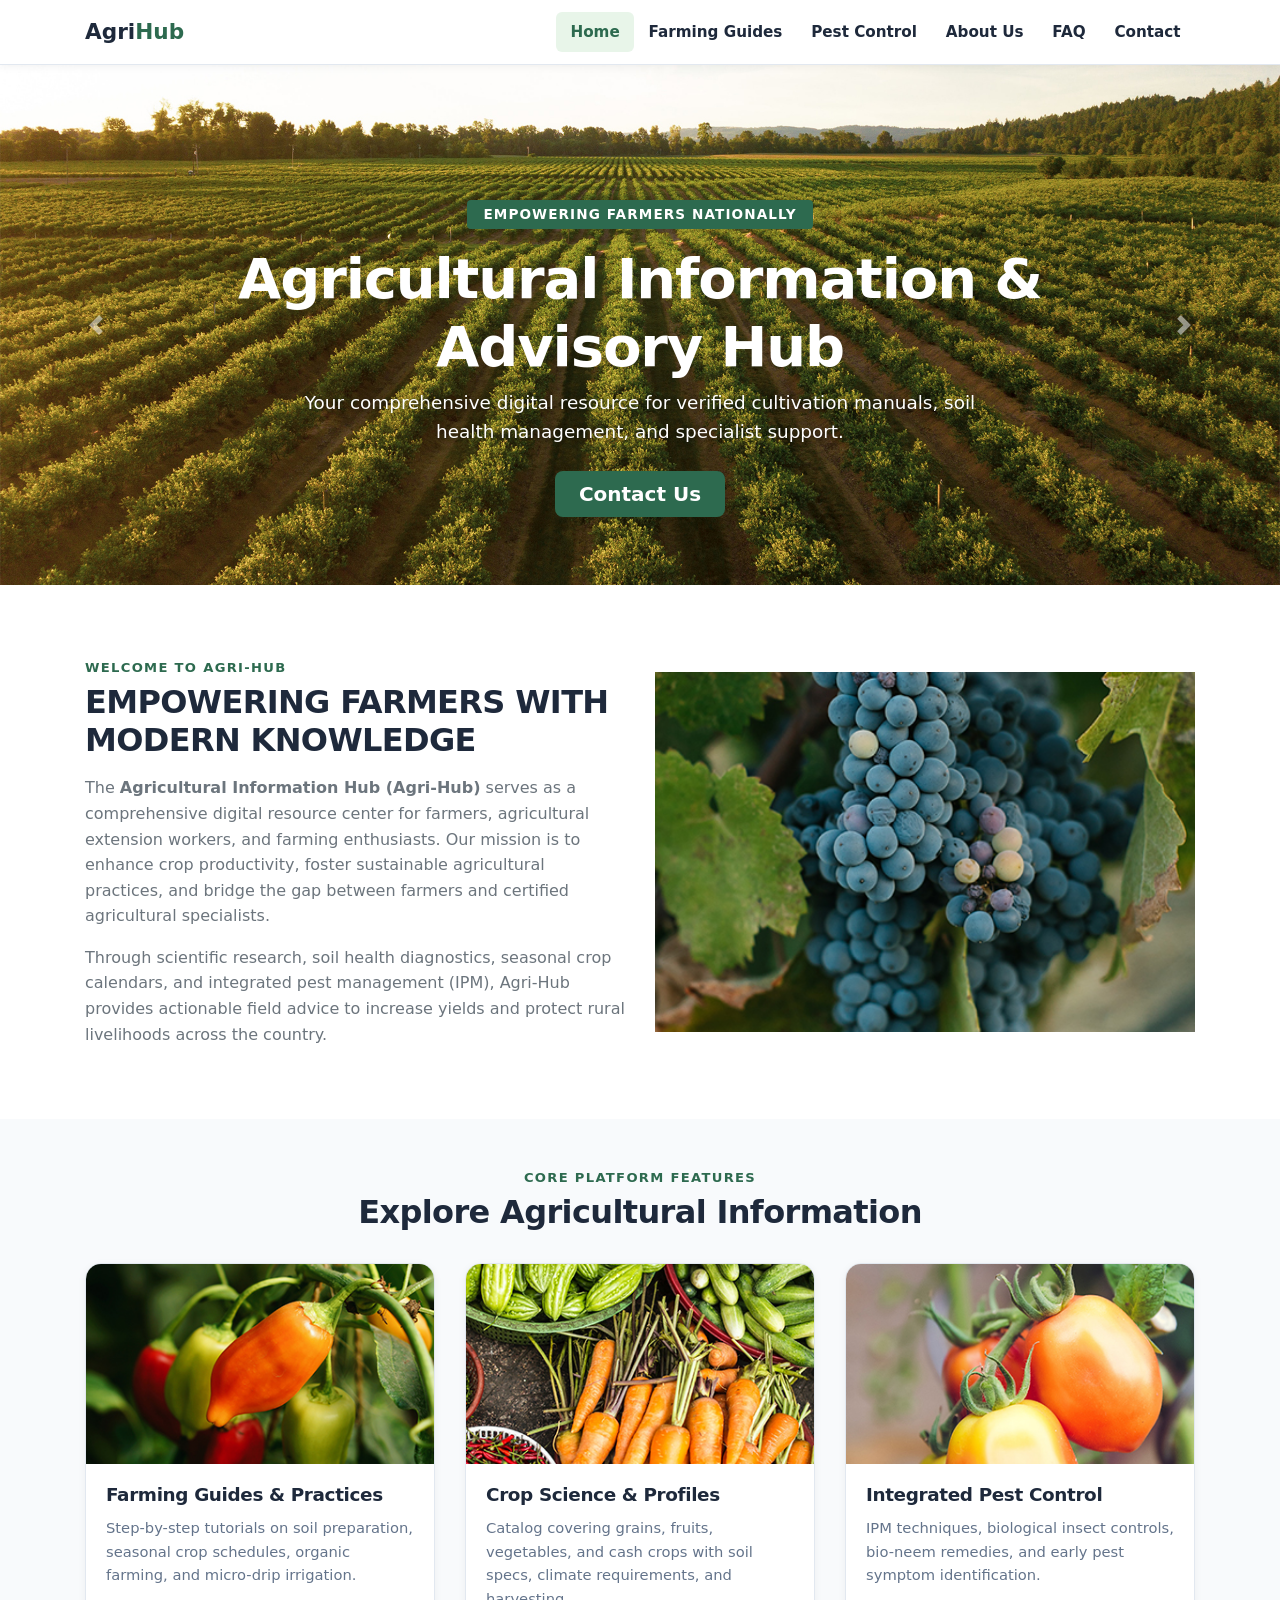
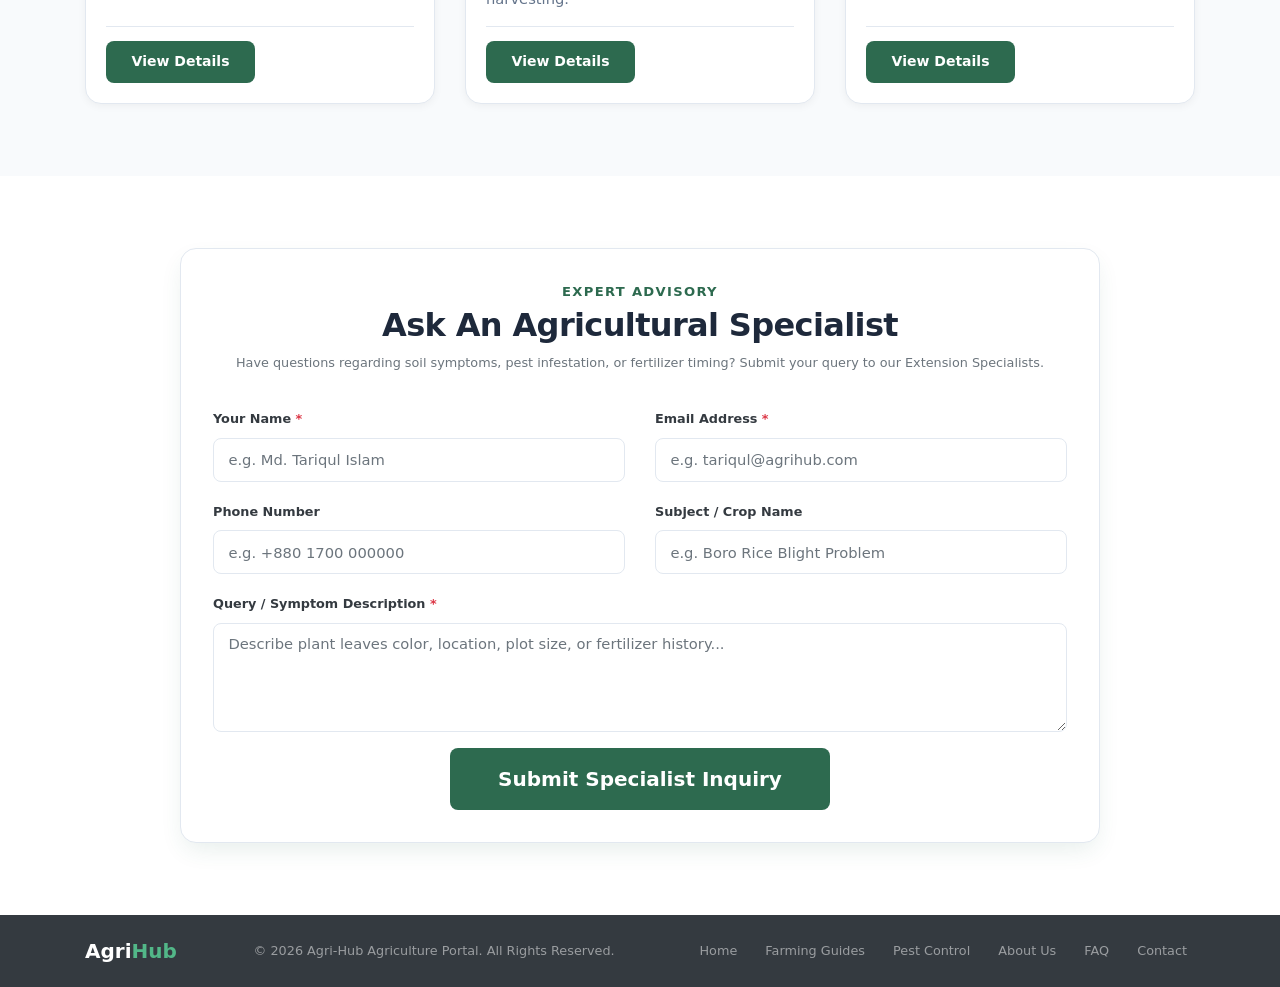
==== commit ce2cb805: "issue fix" ====
--- a/index.html
+++ b/index.html
@@ -4,239 +4,166 @@
    <meta charset="utf-8">
    <meta http-equiv="X-UA-Compatible" content="IE=edge">
    <meta name="viewport" content="width=device-width, initial-scale=1">
-   <title>Agricultural Information Hub - Home</title>
-
+   <title>Agri-Hub | Agricultural Information & Extension Portal</title>
+   
    <link rel="stylesheet" href="css/bootstrap.min.css">
    <link rel="stylesheet" href="css/style.css">
-   <link rel="stylesheet" href="css/responsive.css">
    <link rel="icon" href="images/fevicon.png" type="image/gif" />
-   <link rel="stylesheet" href="css/owl.carousel.min.css">
-   <link rel="stylesheet" href="https://cdnjs.cloudflare.com/ajax/libs/font-awesome/6.7.2/css/all.min.css">
-   <link rel="stylesheet" href="css/bootstrap-datepicker.min.css">
 </head>
-<body class="main-layout">
-
-   <!-- loader -->
-   <div class="loader_bg">
-      <div class="loader"><img src="images/loading.gif" alt="#"/></div>
-   </div>
-
-   <!-- header section -->
+<body>
+
+   <!-- Simple & Exact Header Navbar -->
    <header class="header-area">
-      <div class="container-fluid px-lg-4">
+      <nav class="navbar navbar-expand-lg navbar-light">
+         <div class="container">
+            <a class="navbar-brand d-flex align-items-center" href="index.html">
+               <span>Agri<span style="color: var(--primary);">Hub</span></span>
+            </a>
+            
+            <button class="navbar-toggler" type="button" data-toggle="collapse" data-target="#mainNavbar" aria-controls="mainNavbar" aria-expanded="false" aria-label="Toggle navigation">
+               <span class="navbar-toggler-icon"></span>
+            </button>
+
+            <div class="collapse navbar-collapse" id="mainNavbar">
+               <ul class="navbar-nav ml-auto">
+                  <li class="nav-item"><a class="nav-link active" href="index.html">Home</a></li>
+                  <li class="nav-item"><a class="nav-link" href="farming-guides.html">Farming Guides</a></li>
+                  <li class="nav-item"><a class="nav-link" href="pest-control.html">Pest Control</a></li>
+                  <li class="nav-item"><a class="nav-link" href="about.html">About Us</a></li>
+                  <li class="nav-item"><a class="nav-link" href="faq.html">FAQ</a></li>
+                  <li class="nav-item"><a class="nav-link" href="contact.html">Contact</a></li>
+               </ul>
+            </div>
+         </div>
+      </nav>
+   </header>
+
+   <!-- Standard Default Bootstrap Carousel Slider -->
+   <section class="hero-slider-wrap">
+      <div id="heroCarousel" class="carousel slide" data-ride="carousel" data-interval="5000">
+         <div class="carousel-inner">
+            <div class="carousel-item active">
+               <img src="images/banner.jpg" class="d-block w-100" alt="Agricultural Information & Advisory Hub" style="height: 520px; object-fit: cover;">
+               <div class="carousel-caption d-none d-md-block pb-5">
+                  <div class="mb-3">
+                     <span class="badge px-3 py-2 text-uppercase font-weight-bold text-white shadow-sm" style="background-color: var(--primary); font-size: 0.85rem; letter-spacing: 0.08em;">Empowering Farmers Nationally</span>
+                  </div>
+                  <h1 class="display-4 font-weight-bold text-white mb-2">Agricultural Information & Advisory Hub</h1>
+                  <p class="lead text-white font-weight-normal mx-auto mb-4" style="max-width: 680px; text-shadow: 0 1px 4px rgba(0,0,0,0.5); font-size: 1.15rem;">Your comprehensive digital resource for verified cultivation manuals, soil health management, and specialist support.</p>
+                  <div>
+                     <a href="contact.html" class="btn btn-agri btn-lg font-weight-bold px-4 py-2">Contact Us</a>
+                  </div>
+               </div>
+            </div>
+            <div class="carousel-item">
+               <img src="images/chose.jpg" class="d-block w-100" alt="Smart Crop Profiles & Cultivation" style="height: 520px; object-fit: cover;">
+               <div class="carousel-caption d-none d-md-block pb-5">
+                  <div class="mb-3">
+                     <span class="badge px-3 py-2 text-uppercase font-weight-bold text-white shadow-sm" style="background-color: var(--primary); font-size: 0.85rem; letter-spacing: 0.08em;">Soil & Agronomy Science</span>
+                  </div>
+                  <h1 class="display-4 font-weight-bold text-white mb-2">Smart Farming Guides & Cultivation</h1>
+                  <p class="lead text-white font-weight-normal mx-auto mb-4" style="max-width: 680px; text-shadow: 0 1px 4px rgba(0,0,0,0.5); font-size: 1.15rem;">Master seasonal crop calendars, soil pH testing, and high-yielding paddy and vegetable farming practices.</p>
+                  <div>
+                     <a href="contact.html" class="btn btn-agri btn-lg font-weight-bold px-4 py-2">Contact Us</a>
+                  </div>
+               </div>
+            </div>
+            <div class="carousel-item">
+               <img src="images/news2.jpg" class="d-block w-100" alt="Integrated Pest Control" style="height: 520px; object-fit: cover;">
+               <div class="carousel-caption d-none d-md-block pb-5">
+                  <div class="mb-3">
+                     <span class="badge px-3 py-2 text-uppercase font-weight-bold text-white shadow-sm" style="background-color: var(--primary); font-size: 0.85rem; letter-spacing: 0.08em;">Plant Health & Protection</span>
+                  </div>
+                  <h1 class="display-4 font-weight-bold text-white mb-2">Integrated Pest Control & Disease Prevention</h1>
+                  <p class="lead text-white font-weight-normal mx-auto mb-4" style="max-width: 680px; text-shadow: 0 1px 4px rgba(0,0,0,0.5); font-size: 1.15rem;">Identify crop diseases early, implement bio-neem organic remedies, and request direct specialist support.</p>
+                  <div>
+                     <a href="contact.html" class="btn btn-agri btn-lg font-weight-bold px-4 py-2">Contact Us</a>
+                  </div>
+               </div>
+            </div>
+         </div>
+         <a class="carousel-control-prev" href="#heroCarousel" role="button" data-slide="prev">
+            <span class="carousel-control-prev-icon" aria-hidden="true"></span>
+            <span class="sr-only">Previous</span>
+         </a>
+         <a class="carousel-control-next" href="#heroCarousel" role="button" data-slide="next">
+            <span class="carousel-control-next-icon" aria-hidden="true"></span>
+            <span class="sr-only">Next</span>
+         </a>
+      </div>
+   </section>
+
+   <!-- Welcome / About Section (Left: Title & Desc, Right: Single Image) -->
+   <section class="py-5 bg-white">
+      <div class="container py-4">
          <div class="row align-items-center">
-            <div class="col-lg-3 col-md-3 col-6">
-               <div class="logo">
-                  <a href="index.html" class="d-flex align-items-center font-weight-bold text-decoration-none">
-                     <i class="fa fa-leaf text-success mr-2" style="font-size: 22px;"></i>
-                     <span class="text-dark h4 font-weight-bold mb-0">Agri<span style="color: #6b7908;">Hub</span></span>
-                  </a>
-               </div>
-            </div>
-            <div class="col-lg-9 col-md-9 col-6">
-               <div class="navbar-area">
-                  <nav class="site-navbar">
-                     <ul class="nav-menu">
-                        <li><a class="active" href="index.html">Home</a></li>
-                        <li><a href="farming-guides.html">Farming Guides</a></li>
-                        <li><a href="crop-details.html">Crop Details</a></li>
-                        <li><a href="pest-control.html">Pest Control</a></li>
-                        <li><a href="about.html">About Us</a></li>
-                        <li><a href="faq.html">FAQ</a></li>
-                        <li><a href="contact.html">Contact</a></li>
-                     </ul>
-                  </nav>
-               </div>
-            </div>
-         </div>
-      </div>
-   </header>
-
-   <div class="full_bg">
-      <div class="slider_main">
-         <div id="banner1" class="carousel slide carousel-fade" data-ride="carousel" data-interval="5000">
-            <ol class="carousel-indicators">
-               <li data-target="#banner1" data-slide-to="0" class="active"></li>
-               <li data-target="#banner1" data-slide-to="1"></li>
-               <li data-target="#banner1" data-slide-to="2"></li>
-            </ol>
-            <div class="carousel-inner">
-               <div class="carousel-item active">
-                  <div class="carousel-img-wrap">
-                     <img src="images/banner.jpg" alt="Agricultural Information Hub" class="d-block img-fluid">
-                     <div class="carousel-overlay"></div>
-                  </div>
-                  <div class="carousel-caption d-none d-md-block">
-                     <div class="slider-content">
-                        <span class="badge badge-success px-3 py-2 text-uppercase mb-2" style="background-color: #6b7908; font-size: 0.85rem;">Empowering Farmers</span>
-                        <h2 class="display-4 font-weight-bold text-white mb-2">Agricultural Information Hub</h2>
-                        <p class="lead text-white-50 mx-auto mb-4" style="max-width: 650px;">Your comprehensive resource for verified farming guides, crop details, pest control, and expert advisory.</p>
-                        <div class="banner-buttons">
-                           <a href="farming-guides.html" class="btn btn-success btn-lg px-4 py-2 mr-2 font-weight-bold" style="background-color: #6b7908; border-color: #6b7908;">Explore Farming Guides</a>
-                           <a href="contact.html" class="btn btn-outline-light btn-lg px-4 py-2 font-weight-bold">Ask An Expert</a>
-                        </div>
-                     </div>
-                  </div>
-               </div>
-               <div class="carousel-item">
-                  <div class="carousel-img-wrap">
-                     <img src="images/chose.jpg" alt="Farming Guides & Practices" class="d-block img-fluid">
-                     <div class="carousel-overlay"></div>
-                  </div>
-                  <div class="carousel-caption d-none d-md-block">
-                     <div class="slider-content">
-                        <span class="badge badge-warning px-3 py-2 text-uppercase mb-2" style="font-size: 0.85rem;">Modern Methodology</span>
-                        <h2 class="display-4 font-weight-bold text-white mb-2">Farming Guides & Tutorials</h2>
-                        <p class="lead text-white-50 mx-auto mb-4" style="max-width: 650px;">Master soil preparation, organic bio-fertilizers, paddy rice cultivation, and smart micro-drip irrigation.</p>
-                        <div class="banner-buttons">
-                           <a href="farming-guides.html" class="btn btn-warning text-dark btn-lg px-4 py-2 mr-2 font-weight-bold">View Guides</a>
-                           <a href="crop-details.html" class="btn btn-outline-light btn-lg px-4 py-2 font-weight-bold">Crop Profiles</a>
-                        </div>
-                     </div>
-                  </div>
-               </div>
-               <div class="carousel-item">
-                  <div class="carousel-img-wrap">
-                     <img src="images/news2.jpg" alt="Integrated Pest Management" class="d-block img-fluid">
-                     <div class="carousel-overlay"></div>
-                  </div>
-                  <div class="carousel-caption d-none d-md-block">
-                     <div class="slider-content">
-                        <span class="badge badge-info px-3 py-2 text-uppercase mb-2" style="font-size: 0.85rem;">Plant Health & Protection</span>
-                        <h2 class="display-4 font-weight-bold text-white mb-2">Integrated Pest Control Strategies</h2>
-                        <p class="lead text-white-50 mx-auto mb-4" style="max-width: 650px;">Identify common crop pests, prevent infestations early, and implement biological & organic control remedies.</p>
-                        <div class="banner-buttons">
-                           <a href="pest-control.html" class="btn btn-info btn-lg px-4 py-2 mr-2 font-weight-bold">Pest Control Guide</a>
-                           <a href="contact.html" class="btn btn-outline-light btn-lg px-4 py-2 font-weight-bold">Consult Specialist</a>
-                        </div>
-                     </div>
-                  </div>
-               </div>
-            </div>
-            <a class="carousel-control-prev" href="#banner1" role="button" data-slide="prev">
-               <i class="fa fa-chevron-left"></i>
-            </a>
-            <a class="carousel-control-next" href="#banner1" role="button" data-slide="next">
-               <i class="fa fa-chevron-right"></i>
-            </a>
-         </div>
-      </div>
-   </div>
-
-   <!-- about section -->
-   <div class="about">
-      <div class="container-fluid">
-         <div class="row d_flex">
-            <div class="col-lg-6 col-md-12">
-               <div class="titlepage text_align_left">
-                  <span>Welcome to Agri-Hub</span>
-                  <h2>EMPOWERING FARMERS WITH MODERN KNOWLEDGE</h2>
-                  <p>The <strong>Agricultural Information Hub</strong> serves as a comprehensive digital resource center for farmers, agricultural extension workers, and farming enthusiasts. Our mission is to enhance crop productivity, foster sustainable agricultural practices, and bridge the gap between farmers and certified agricultural specialists.</p>
-               </div>
-            </div>
-            <div class="col-lg-6 col-md-12">
-               <div class="row d_flex">
-                  <div class="col-md-7">
-                     <div class="about_img">
-                        <figure><img src="images/about_img.jpg" alt="Farming Knowledge"/></figure>
-                     </div>
-                  </div>
-                  <div class="col-md-5">
-                     <div class="about_img">
-                        <figure><img src="images/about_img1.jpg" alt="Crop Science"/></figure>
-                     </div>
-                  </div>
-               </div>
-            </div>
-         </div>
-      </div>
-   </div>
-
-   <!-- services section -->
-   <div class="services">
+            <div class="col-lg-6 mb-4 mb-lg-0">
+               <div class="section-header mb-3">
+                  <span class="section-subtitle">Welcome to Agri-Hub</span>
+                  <h2 class="section-title">EMPOWERING FARMERS WITH MODERN KNOWLEDGE</h2>
+               </div>
+               <p class="text-muted leading-relaxed mb-3">
+                  The <strong>Agricultural Information Hub (Agri-Hub)</strong> serves as a comprehensive digital resource center for farmers, agricultural extension workers, and farming enthusiasts. Our mission is to enhance crop productivity, foster sustainable agricultural practices, and bridge the gap between farmers and certified agricultural specialists.
+               </p>
+               <p class="text-muted leading-relaxed mb-0">
+                  Through scientific research, soil health diagnostics, seasonal crop calendars, and integrated pest management (IPM), Agri-Hub provides actionable field advice to increase yields and protect rural livelihoods across the country.
+               </p>
+            </div>
+            <div class="col-lg-6">
+               <div class="about-img-wrap">
+                  <img src="images/about_img.jpg" alt="Farming Knowledge" class="img-fluid rounded-lg shadow-md w-100" style="height: 360px; object-fit: cover;">
+               </div>
+            </div>
+         </div>
+      </div>
+   </section>
+
+   <!-- Core Agricultural Resources Section -->
+   <section class="py-5" style="background-color: var(--light-bg);">
       <div class="container">
-         <div class="row">
-            <div class="col-md-12">
-               <div class="titlepage text_align_left">
-                  <span>Core Resources</span>
-                  <h2>FEATURED HUB SECTIONS</h2>
-               </div>
-            </div>
-         </div>
-         <!-- Core Resources Dynamic AJAX Container -->
+         <div class="section-header text-center">
+            <span class="section-subtitle">Core Platform Features</span>
+            <h2 class="section-title">Explore Agricultural Information</h2>
+         </div>
          <div id="resources-container" class="row"></div>
       </div>
-   </div>
-
-   <!-- impact section -->
-   <div class="choose">
-      <div class="container">
-         <div class="row">
-            <div class="col-md-12">
-               <div class="titlepage text_align_center">
-                  <span class="text-white-50 text-uppercase font-weight-bold" style="letter-spacing: 1px;">Our Growth & Reach</span>
-                  <h2>HUB IMPACT & COVERAGE</h2>
-               </div>
-            </div>
-         </div>
-         <!-- Hub Impact Dynamic AJAX Container -->
-         <div id="impact-container" class="row"></div>
-      </div>
-   </div>
-
-   <!-- news section -->
-   <div class="news">
-      <div class="container">
-         <div class="row">
-            <div class="col-md-12">
-               <div class="titlepage text_align_left">
-                  <span>Knowledge Updates</span>
-                  <h2>LATEST FARMING NEWS</h2>
-               </div>
-            </div>
-         </div>
-         <!-- Latest News Dynamic AJAX Container -->
-         <div id="news-container" class="row"></div>
-      </div>
-   </div>
-
-   <!-- contact section -->
-   <div class="contact">
-      <div class="container">
-         <div class="row">
-            <div class="col-md-12">
-               <div class="titlepage text_align_center">
-                  <span>Expert Consultation</span>
-                  <h2>ASK AN AGRICULTURAL ADVISOR</h2>
-               </div>
-            </div>
-            <div class="col-lg-8 offset-lg-2 col-md-10 offset-md-1">
-               <div class="contact_box shadow-lg rounded-lg bg-white p-4 p-md-5">
-                  <form id="request" class="main_form" action="#" method="POST">
+   </section>
+
+   <!-- Advisory Consultation Form Section -->
+   <section class="py-5 bg-white">
+      <div class="container py-4">
+         <div class="row justify-content-center">
+            <div class="col-lg-10">
+               <div class="contact-card">
+                  <div class="section-header text-center">
+                     <span class="section-subtitle">Expert Advisory</span>
+                     <h2 class="section-title">Ask An Agricultural Specialist</h2>
+                     <p class="text-muted small mt-2">Have questions regarding soil symptoms, pest infestation, or fertilizer timing? Submit your query to our Extension Specialists.</p>
+                  </div>
+                  <form id="request" method="POST">
                      <div class="row">
                         <div class="col-md-6 mb-3">
-                           <label class="font-weight-bold text-dark small mb-1">Your Name <span class="text-danger">*</span></label>
-                           <input class="form_control" placeholder="Enter full name" type="text" name="name" required> 
-                        </div>
-                        <div class="col-md-6 mb-3">
-                           <label class="font-weight-bold text-dark small mb-1">Email Address <span class="text-danger">*</span></label>
-                           <input class="form_control" placeholder="Enter email address" type="email" name="email" required>                          
-                        </div>
-                        <div class="col-md-6 mb-3">
-                           <label class="font-weight-bold text-dark small mb-1">Phone Number</label>
-                           <input class="form_control" placeholder="e.g. +8801700000000" type="text" name="phone">                          
-                        </div>
-                        <div class="col-md-6 mb-3">
-                           <label class="font-weight-bold text-dark small mb-1">Subject / Crop Name</label>
-                           <input class="form_control" placeholder="e.g. Rice Pest Issue" type="text" name="subject">                          
+                           <label class="font-weight-bold small text-dark">Your Name <span class="text-danger">*</span></label>
+                           <input type="text" name="name" class="form-control form-control-custom" placeholder="e.g. Md. Tariqul Islam" required>
+                        </div>
+                        <div class="col-md-6 mb-3">
+                           <label class="font-weight-bold small text-dark">Email Address <span class="text-danger">*</span></label>
+                           <input type="email" name="email" class="form-control form-control-custom" placeholder="e.g. tariqul@agrihub.com" required>
+                        </div>
+                        <div class="col-md-6 mb-3">
+                           <label class="font-weight-bold small text-dark">Phone Number</label>
+                           <input type="text" name="phone" class="form-control form-control-custom" placeholder="e.g. +880 1700 000000">
+                        </div>
+                        <div class="col-md-6 mb-3">
+                           <label class="font-weight-bold small text-dark">Subject / Crop Name</label>
+                           <input type="text" name="subject" class="form-control form-control-custom" placeholder="e.g. Boro Rice Blight Problem">
                         </div>
                         <div class="col-md-12 mb-3">
-                           <label class="font-weight-bold text-dark small mb-1">Your Question / Details <span class="text-danger">*</span></label>
-                           <textarea class="textarea form-control" rows="5" placeholder="Describe crop symptoms, field location, or questions for our advisors..." name="message" required></textarea> 
-                        </div>
-                        
+                           <label class="font-weight-bold small text-dark">Query / Symptom Description <span class="text-danger">*</span></label>
+                           <textarea name="message" rows="4" class="form-control form-control-custom" placeholder="Describe plant leaves color, location, plot size, or fertilizer history..." required></textarea>
+                        </div>
                         <div class="col-md-12 text-center">
-                           <button class="send_btn shadow" type="submit"><i class="fa fa-paper-plane mr-2"></i> Submit Inquiry</button>
+                           <button type="submit" class="btn btn-agri btn-lg px-5 py-3">Submit Specialist Inquiry</button>
                         </div>
                      </div>
                   </form>
@@ -244,86 +171,31 @@
             </div>
          </div>
       </div>
-      <div class="map-responsive mt-5">
-         <iframe src="https://www.google.com/maps/embed/v1/place?key=AIzaSyA0s1a7phLN0iaD6-UE7m4qP-z21pH0eSc&amp;q=Dhaka+Bangladesh" width="600" height="430" frameborder="0" style="border:0; width: 100%;" allowfullscreen=""></iframe>
-      </div>
-   </div>
-
-   <!-- footer -->
-   <footer>
-      <div class="footer">
-         <div class="container">
-            <div class="row">
-               <div class="col-lg-3 col-md-6 mb-4">
-                  <div class="hedingh3 text_align_left">
-                     <h3>About AgriHub</h3>
-                     <p class="text-white-50 small mt-3" style="line-height: 1.6;">Empowering farmers with verified cultivation guides, crop profiles, Integrated Pest Management (IPM), and expert advisory services.</p>
-                     <p class="text-white-50 small mb-0"><i class="fa fa-clock mr-1 text-success"></i> Support: Sun - Thu, 9 AM - 5 PM</p>
-                  </div>
-               </div>
-               <div class="col-lg-3 col-md-6 mb-4">
-                  <div class="hedingh3 text_align_left">
-                     <h3>Quick Links</h3>
-                     <ul class="menu_footer">
-                        <li><a href="index.html">Home</a></li>
-                        <li><a href="farming-guides.html">Farming Guides</a></li>
-                        <li><a href="crop-details.html">Crop Details</a></li>
-                        <li><a href="pest-control.html">Pest Control</a></li>
-                        <li><a href="faq.html">FAQ</a></li>
-                        <li><a href="contact.html">Contact Us</a></li>
-                     </ul>
-                  </div>
-               </div>
-               <div class="col-lg-3 col-md-6 mb-4">
-                  <div class="hedingh3 text_align_left">
-                     <h3>Agri Advisory</h3>
-                     <ul class="menu_footer">
-                        <li><a href="contact.html">Hotline: 16123</a></li>
-                        <li><a href="farming-guides.html">Soil & Fertilizers</a></li>
-                        <li><a href="pest-control.html">IPM Disease Control</a></li>
-                        <li><a href="crop-details.html">Seasonal Crop Calendar</a></li>
-                     </ul>
-                  </div>
-               </div>
-               <div class="col-lg-3 col-md-6 mb-4">
-                  <div class="hedingh3 flot_right text_align_left">
-                     <h3>Contact Us</h3>
-                     <ul class="top_infomation">
-                        <li><i class="fa fa-map-marker-alt" aria-hidden="true"></i> DAE, Farmgate, Dhaka-1215</li>
-                        <li><i class="fa fa-phone" aria-hidden="true"></i> +880 1234 567890</li>
-                        <li><i class="fa fa-envelope" aria-hidden="true"></i> <a href="mailto:info@agrihub.com">info@agrihub.com</a></li>
-                     </ul>
-                  </div>
-               </div>
-            </div>
-         </div>
-           
-         <div class="copyright">
-            <div class="container">
-               <div class="row d_flex">
-                  <div class="col-md-8">
-                     <p>© 2026 All Rights Reserved. Agri-Hub Agriculture & Farm Portal</p>
-                  </div>
-                  <div class="col-md-4">
-                     <ul class="social_icon">
-                        <li><a href="javascript:void(0)"><i class="fa-brands fa-facebook-f" aria-hidden="true"></i></a></li>
-                        <li><a href="javascript:void(0)"><i class="fa-brands fa-twitter" aria-hidden="true"></i></a></li>
-                        <li><a href="javascript:void(0)"><i class="fa-brands fa-linkedin-in" aria-hidden="true"></i></a></li>
-                     </ul>
-                  </div>
-               </div>
-            </div>
+   </section>
+
+   <!-- Simple & Clean Footer -->
+   <footer class="py-4 bg-dark text-white">
+      <div class="container">
+         <div class="d-flex flex-column flex-md-row align-items-center justify-content-between">
+            <div class="mb-2 mb-md-0 d-flex align-items-center">
+               <span class="font-weight-bold h5 mb-0 text-white">Agri<span style="color: var(--accent);">Hub</span></span>
+            </div>
+            <p class="mb-2 mb-md-0 small text-white-50">© 2026 Agri-Hub Agriculture Portal. All Rights Reserved.</p>
+            <ul class="list-inline mb-0 small">
+               <li class="list-inline-item"><a href="index.html" class="text-white-50 px-2">Home</a></li>
+               <li class="list-inline-item"><a href="farming-guides.html" class="text-white-50 px-2">Farming Guides</a></li>
+               <li class="list-inline-item"><a href="pest-control.html" class="text-white-50 px-2">Pest Control</a></li>
+               <li class="list-inline-item"><a href="about.html" class="text-white-50 px-2">About Us</a></li>
+               <li class="list-inline-item"><a href="faq.html" class="text-white-50 px-2">FAQ</a></li>
+               <li class="list-inline-item"><a href="contact.html" class="text-white-50 px-2">Contact</a></li>
+            </ul>
          </div>
       </div>
    </footer>
 
-   <!-- Javascript files-->
+   <!-- JavaScript Dependencies -->
    <script src="js/jquery.min.js"></script>
    <script src="js/bootstrap.bundle.min.js"></script>
-   <script src="js/jquery-3.0.0.min.js"></script>
-   <script src="js/owl.carousel.min.js"></script>
-   <script src="js/bootstrap-datepicker.min.js"></script>
-   <script src="js/custom.js"></script>
    <script src="js/app.js"></script>
 </body>
 </html>
